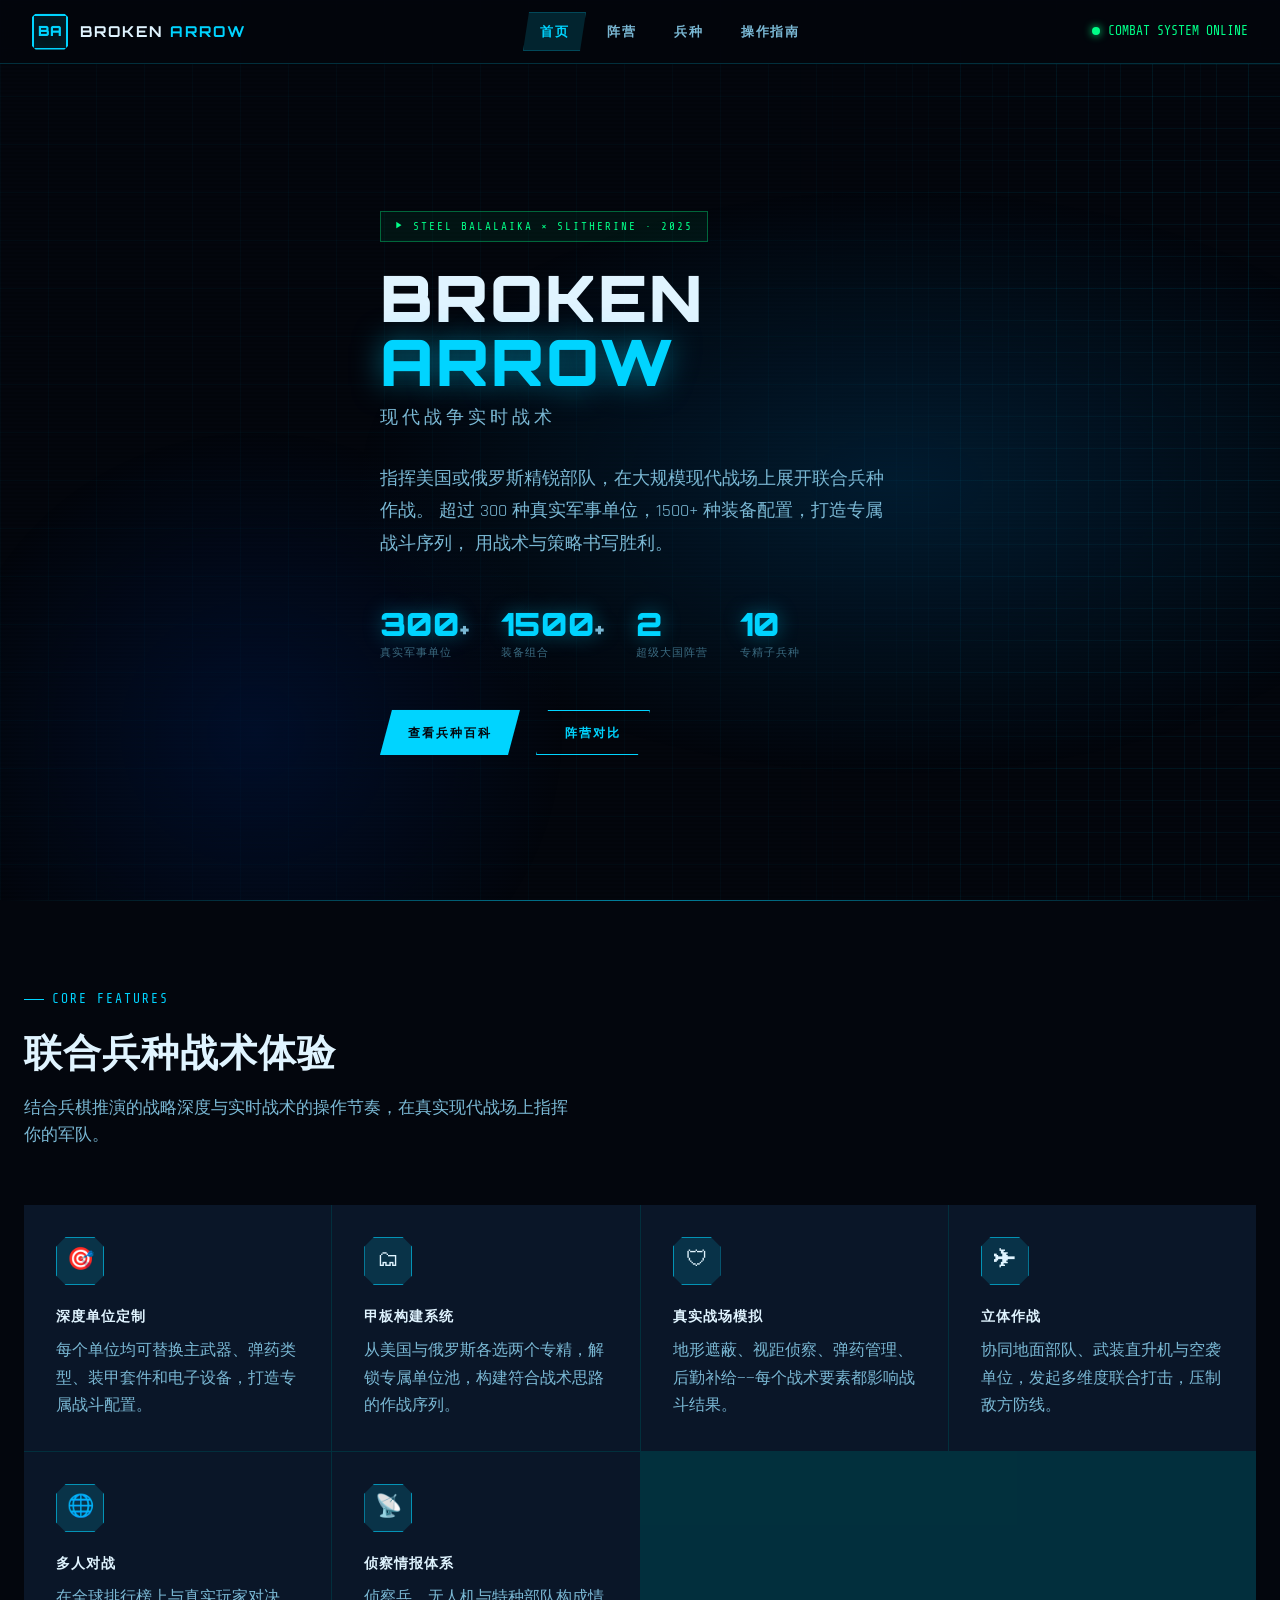
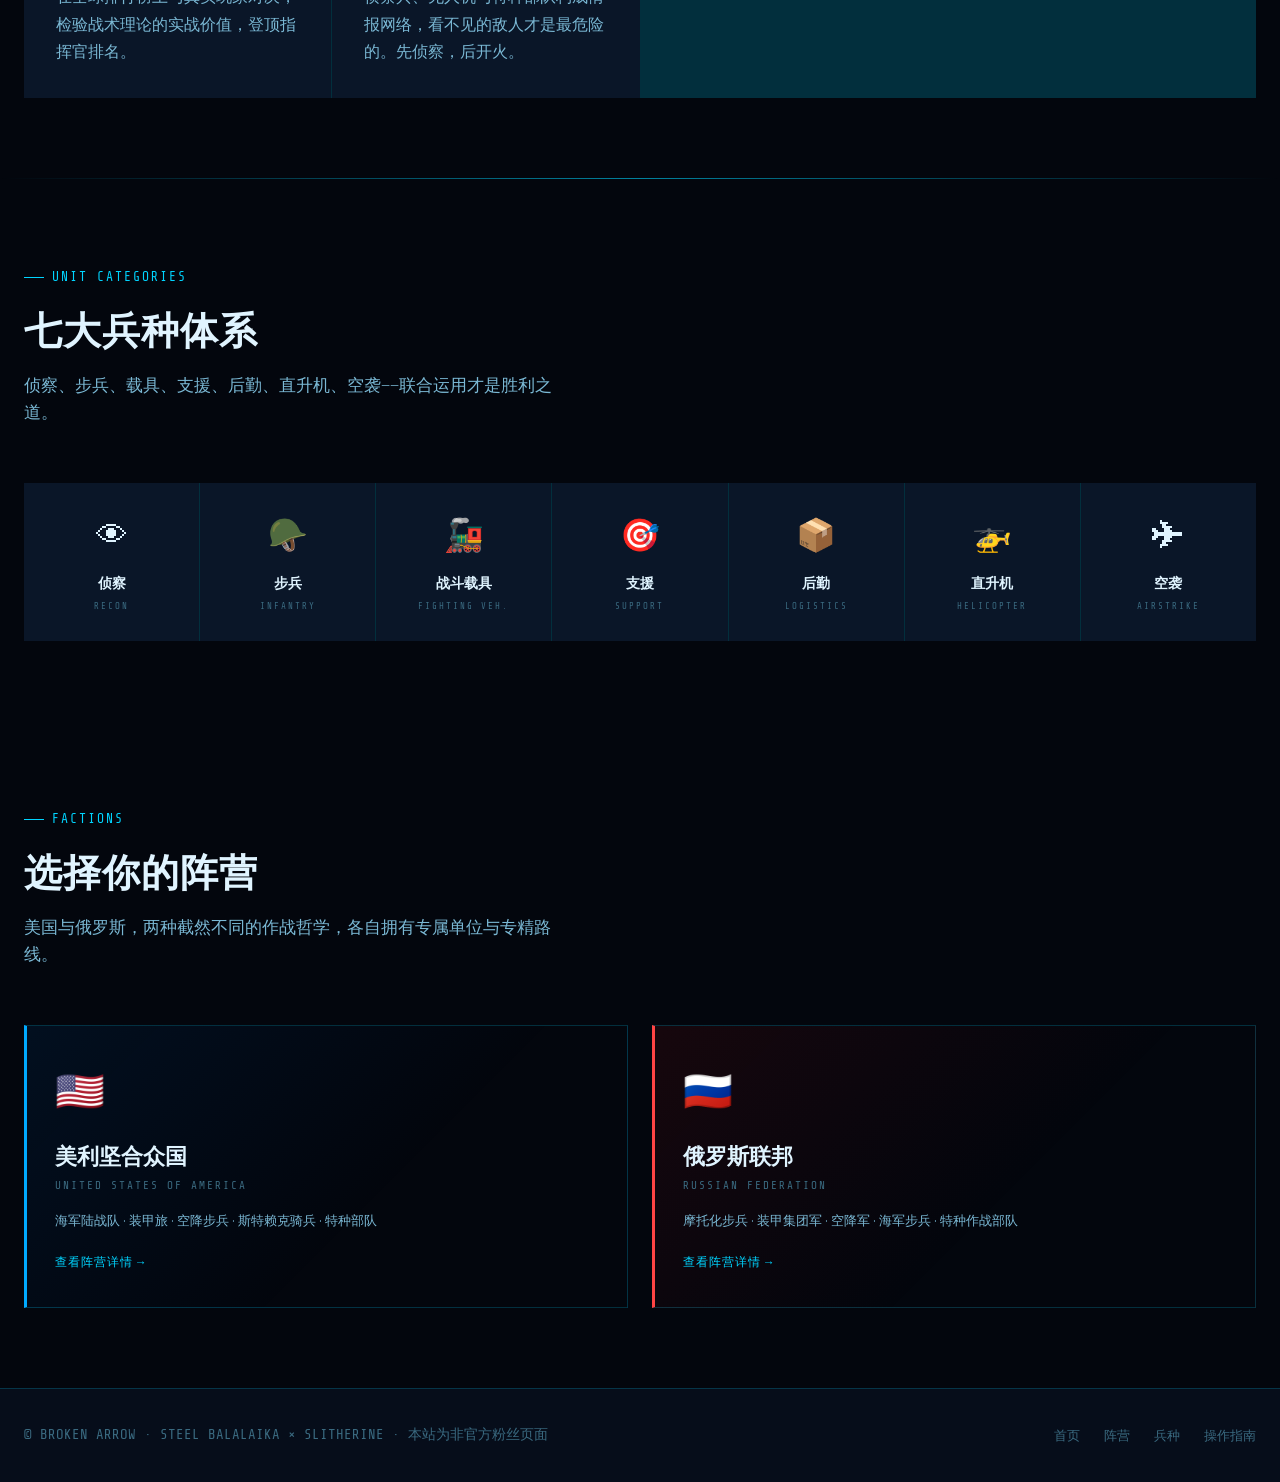
==== index.html @ fad6926b "Add program files (HTML, JS, CSS)" ====
<!DOCTYPE html>
<html lang="zh-CN">
<head>
  <meta charset="UTF-8" />
  <meta name="viewport" content="width=device-width, initial-scale=1.0" />
  <title>断箭 BROKEN ARROW — 现代战争战术指挥中心</title>
  <link rel="stylesheet" href="style.css" />
</head>
<body>

<!-- ── 导航 ── -->
<nav class="navbar">
  <a href="index.html" class="nav-logo">
    <div class="nav-logo-icon">BA</div>
    <span class="nav-logo-text">BROKEN <span>ARROW</span></span>
  </a>
  <ul class="nav-links">
    <li><a href="index.html" class="active">首页</a></li>
    <li><a href="factions.html">阵营</a></li>
    <li><a href="units.html">兵种</a></li>
    <li><a href="controls.html">操作指南</a></li>
  </ul>
  <div class="nav-status">COMBAT SYSTEM ONLINE</div>
</nav>

<div class="page-content">

  <!-- ── 英雄区 ── -->
  <section class="hero">
    <div class="hero-bg"></div>
    <div class="hero-grid-accent"></div>
    <div class="container">
      <div class="hero-content">
        <div class="hero-tag animate-fade-in">STEEL BALALAIKA × SLITHERINE · 2025</div>
        <h1 class="hero-title animate-fade-in animate-delay-1">
          BROKEN
          <span class="highlight">ARROW</span>
        </h1>
        <p class="hero-subtitle animate-fade-in animate-delay-2">现代战争实时战术</p>
        <p class="hero-desc animate-fade-in animate-delay-2">
          指挥美国或俄罗斯精锐部队，在大规模现代战场上展开联合兵种作战。
          超过 300 种真实军事单位，1500+ 种装备配置，打造专属战斗序列，
          用战术与策略书写胜利。
        </p>
        <div class="hero-stats animate-fade-in animate-delay-3">
          <div class="stat-item">
            <div class="stat-num">300<span style="color:var(--text-secondary);font-size:20px">+</span></div>
            <div class="stat-label">真实军事单位</div>
          </div>
          <div class="stat-item">
            <div class="stat-num">1500<span style="color:var(--text-secondary);font-size:20px">+</span></div>
            <div class="stat-label">装备组合</div>
          </div>
          <div class="stat-item">
            <div class="stat-num">2</div>
            <div class="stat-label">超级大国阵营</div>
          </div>
          <div class="stat-item">
            <div class="stat-num">10</div>
            <div class="stat-label">专精子兵种</div>
          </div>
        </div>
        <div class="hero-actions animate-fade-in animate-delay-4">
          <a href="units.html" class="btn btn-primary">查看兵种百科</a>
          <a href="factions.html" class="btn btn-outline">阵营对比</a>
        </div>
      </div>
    </div>
  </section>

  <div class="divider"></div>

  <!-- ── 核心特色 ── -->
  <section>
    <div class="container">
      <div class="section-header">
        <div class="section-tag">CORE FEATURES</div>
        <h2 class="section-title">联合兵种战术体验</h2>
        <p class="section-desc">结合兵棋推演的战略深度与实时战术的操作节奏，在真实现代战场上指挥你的军队。</p>
      </div>
      <div class="features-grid">
        <div class="feature-card">
          <div class="feature-icon">
            <div class="feature-icon-inner">🎯</div>
          </div>
          <div class="feature-title">深度单位定制</div>
          <p class="feature-desc">每个单位均可替换主武器、弹药类型、装甲套件和电子设备，打造专属战斗配置。</p>
        </div>
        <div class="feature-card">
          <div class="feature-icon">
            <div class="feature-icon-inner">🗂</div>
          </div>
          <div class="feature-title">甲板构建系统</div>
          <p class="feature-desc">从美国与俄罗斯各选两个专精，解锁专属单位池，构建符合战术思路的作战序列。</p>
        </div>
        <div class="feature-card">
          <div class="feature-icon">
            <div class="feature-icon-inner">🛡</div>
          </div>
          <div class="feature-title">真实战场模拟</div>
          <p class="feature-desc">地形遮蔽、视距侦察、弹药管理、后勤补给——每个战术要素都影响战斗结果。</p>
        </div>
        <div class="feature-card">
          <div class="feature-icon">
            <div class="feature-icon-inner">✈</div>
          </div>
          <div class="feature-title">立体作战</div>
          <p class="feature-desc">协同地面部队、武装直升机与空袭单位，发起多维度联合打击，压制敌方防线。</p>
        </div>
        <div class="feature-card">
          <div class="feature-icon">
            <div class="feature-icon-inner">🌐</div>
          </div>
          <div class="feature-title">多人对战</div>
          <p class="feature-desc">在全球排行榜上与真实玩家对决，检验战术理论的实战价值，登顶指挥官排名。</p>
        </div>
        <div class="feature-card">
          <div class="feature-icon">
            <div class="feature-icon-inner">📡</div>
          </div>
          <div class="feature-title">侦察情报体系</div>
          <p class="feature-desc">侦察兵、无人机与特种部队构成情报网络，看不见的敌人才是最危险的。先侦察，后开火。</p>
        </div>
      </div>
    </div>
  </section>

  <div class="divider"></div>

  <!-- ── 兵种分类预览 ── -->
  <section>
    <div class="container">
      <div class="section-header">
        <div class="section-tag">UNIT CATEGORIES</div>
        <h2 class="section-title">七大兵种体系</h2>
        <p class="section-desc">侦察、步兵、载具、支援、后勤、直升机、空袭——联合运用才是胜利之道。</p>
      </div>
      <div style="display:grid;grid-template-columns:repeat(auto-fit,minmax(160px,1fr));gap:1px;background:var(--border);">
        <div class="cat-preview" data-cat="侦察" onclick="location.href='units.html?cat=侦察'">
          <div class="cat-icon">👁</div>
          <div class="cat-name">侦察</div>
          <div class="cat-en">RECON</div>
        </div>
        <div class="cat-preview" data-cat="步兵" onclick="location.href='units.html?cat=步兵'">
          <div class="cat-icon">🪖</div>
          <div class="cat-name">步兵</div>
          <div class="cat-en">INFANTRY</div>
        </div>
        <div class="cat-preview" data-cat="战斗载具" onclick="location.href='units.html?cat=战斗载具'">
          <div class="cat-icon">🚂</div>
          <div class="cat-name">战斗载具</div>
          <div class="cat-en">FIGHTING VEH.</div>
        </div>
        <div class="cat-preview" data-cat="支援" onclick="location.href='units.html?cat=支援'">
          <div class="cat-icon">🎯</div>
          <div class="cat-name">支援</div>
          <div class="cat-en">SUPPORT</div>
        </div>
        <div class="cat-preview" data-cat="后勤" onclick="location.href='units.html?cat=后勤'">
          <div class="cat-icon">📦</div>
          <div class="cat-name">后勤</div>
          <div class="cat-en">LOGISTICS</div>
        </div>
        <div class="cat-preview" data-cat="直升机" onclick="location.href='units.html?cat=直升机'">
          <div class="cat-icon">🚁</div>
          <div class="cat-name">直升机</div>
          <div class="cat-en">HELICOPTER</div>
        </div>
        <div class="cat-preview" data-cat="空袭" onclick="location.href='units.html?cat=空袭'">
          <div class="cat-icon">✈</div>
          <div class="cat-name">空袭</div>
          <div class="cat-en">AIRSTRIKE</div>
        </div>
      </div>
    </div>
  </section>

  <!-- ── 阵营预览 ── -->
  <section>
    <div class="container">
      <div class="section-header">
        <div class="section-tag">FACTIONS</div>
        <h2 class="section-title">选择你的阵营</h2>
        <p class="section-desc">美国与俄罗斯，两种截然不同的作战哲学，各自拥有专属单位与专精路线。</p>
      </div>
      <div style="display:grid;grid-template-columns:1fr 1fr;gap:24px;">
        <a href="factions.html" style="text-decoration:none;">
          <div class="faction-preview usa-preview">
            <div class="fp-flag">🇺🇸</div>
            <div class="fp-name">美利坚合众国</div>
            <div class="fp-sub">UNITED STATES OF AMERICA</div>
            <div class="fp-specs">海军陆战队 · 装甲旅 · 空降步兵 · 斯特赖克骑兵 · 特种部队</div>
            <div class="fp-cta">查看阵营详情 →</div>
          </div>
        </a>
        <a href="factions.html" style="text-decoration:none;">
          <div class="faction-preview russia-preview">
            <div class="fp-flag">🇷🇺</div>
            <div class="fp-name">俄罗斯联邦</div>
            <div class="fp-sub">RUSSIAN FEDERATION</div>
            <div class="fp-specs">摩托化步兵 · 装甲集团军 · 空降军 · 海军步兵 · 特种作战部队</div>
            <div class="fp-cta">查看阵营详情 →</div>
          </div>
        </a>
      </div>
    </div>
  </section>

</div>

<footer>
  <div class="container">
    <div class="footer-inner">
      <div class="footer-text">© BROKEN ARROW · STEEL BALALAIKA × SLITHERINE · 本站为非官方粉丝页面</div>
      <ul class="footer-links">
        <li><a href="index.html">首页</a></li>
        <li><a href="factions.html">阵营</a></li>
        <li><a href="units.html">兵种</a></li>
    <li><a href="controls.html">操作指南</a></li>
      </ul>
    </div>
  </div>
</footer>

<style>
/* 首页专属补充样式 */
.cat-preview {
  background: var(--bg-panel);
  padding: 28px 20px;
  text-align: center;
  cursor: pointer;
  transition: background 0.2s;
}
.cat-preview:hover { background: var(--bg-card-hover); }
.cat-icon { font-size: 32px; margin-bottom: 10px; }
.cat-name { font-family: var(--font-display); font-size: 14px; font-weight: 700; color: var(--text-primary); }
.cat-en { font-family: var(--font-mono); font-size: 9px; color: var(--text-muted); letter-spacing: 2px; margin-top: 4px; }

.faction-preview {
  padding: 36px 28px;
  border: 1px solid var(--border);
  position: relative;
  overflow: hidden;
  transition: border-color 0.3s, transform 0.2s;
}
.faction-preview:hover { transform: translateY(-3px); }

.usa-preview {
  border-left: 3px solid #00aaff;
  background: linear-gradient(135deg, rgba(0,100,200,0.1) 0%, transparent 60%);
}
.russia-preview {
  border-left: 3px solid #ff4444;
  background: linear-gradient(135deg, rgba(200,20,20,0.1) 0%, transparent 60%);
}
.faction-preview:hover { border-color: var(--border-bright); }

.fp-flag { font-size: 40px; margin-bottom: 12px; }
.fp-name { font-family: var(--font-display); font-size: 22px; font-weight: 900; color: var(--text-primary); margin-bottom: 4px; }
.fp-sub  { font-family: var(--font-mono); font-size: 11px; color: var(--text-muted); letter-spacing: 2px; margin-bottom: 16px; }
.fp-specs { font-size: 13px; color: var(--text-secondary); line-height: 1.6; margin-bottom: 20px; }
.fp-cta { font-family: var(--font-display); font-size: 12px; color: var(--cyan); letter-spacing: 1px; }
</style>

</body>
</html>
---- style.css ----
/* =============================================
   BROKEN ARROW — 科技军事主题设计系统
   ============================================= */

@import url('https://fonts.googleapis.com/css2?family=Rajdhani:wght@300;400;500;600;700&family=Share+Tech+Mono&family=Orbitron:wght@400;700;900&display=swap');

:root {
  --bg-void:        #03060d;
  --bg-deep:        #060d1a;
  --bg-panel:       #0a1628;
  --bg-card:        #0d1f38;
  --bg-card-hover:  #112540;

  --cyan:           #00d4ff;
  --cyan-dim:       #0099cc;
  --cyan-glow:      rgba(0, 212, 255, 0.15);
  --green:          #00ff88;
  --green-dim:      #00cc66;
  --amber:          #ffaa00;
  --red:            #ff3355;
  --purple:         #8844ff;

  --text-primary:   #e0f4ff;
  --text-secondary: #7ab8d4;
  --text-muted:     #3a6a80;
  --text-label:     #00d4ff;

  --border:         rgba(0, 212, 255, 0.2);
  --border-bright:  rgba(0, 212, 255, 0.6);
  --border-green:   rgba(0, 255, 136, 0.35);

  --font-display:   'Orbitron', monospace;
  --font-ui:        'Rajdhani', sans-serif;
  --font-mono:      'Share Tech Mono', monospace;
}

*, *::before, *::after { box-sizing: border-box; margin: 0; padding: 0; }

html { scroll-behavior: smooth; font-size: 115%; }

body {
  background: var(--bg-void);
  color: var(--text-primary);
  font-family: var(--font-ui);
  font-size: 18px;
  line-height: 1.6;
  overflow-x: hidden;
}

/* ── 背景网格纹理 ── */
body::before {
  content: '';
  position: fixed;
  inset: 0;
  background-image:
    linear-gradient(rgba(0,212,255,0.03) 1px, transparent 1px),
    linear-gradient(90deg, rgba(0,212,255,0.03) 1px, transparent 1px);
  background-size: 48px 48px;
  pointer-events: none;
  z-index: 0;
}

/* ── 扫描线叠层 ── */
body::after {
  content: '';
  position: fixed;
  inset: 0;
  background: repeating-linear-gradient(
    0deg,
    transparent,
    transparent 2px,
    rgba(0,0,0,0.08) 2px,
    rgba(0,0,0,0.08) 4px
  );
  pointer-events: none;
  z-index: 0;
}

/* ============================================
   导航栏
   ============================================ */
.navbar {
  position: fixed;
  top: 0; left: 0; right: 0;
  z-index: 1000;
  height: 64px;
  display: flex;
  align-items: center;
  justify-content: space-between;
  padding: 0 32px;
  background: rgba(3, 6, 13, 0.92);
  border-bottom: 1px solid var(--border);
  backdrop-filter: blur(12px);
}

.nav-logo {
  display: flex;
  align-items: center;
  gap: 12px;
  text-decoration: none;
}

.nav-logo-icon {
  width: 36px; height: 36px;
  border: 2px solid var(--cyan);
  display: flex; align-items: center; justify-content: center;
  font-family: var(--font-display);
  font-size: 14px;
  font-weight: 900;
  color: var(--cyan);
  position: relative;
  clip-path: polygon(10% 0%, 90% 0%, 100% 10%, 100% 90%, 90% 100%, 10% 100%, 0% 90%, 0% 10%);
  background: rgba(0,212,255,0.08);
  box-shadow: 0 0 12px rgba(0,212,255,0.3), inset 0 0 12px rgba(0,212,255,0.05);
}

.nav-logo-text {
  font-family: var(--font-display);
  font-size: 15px;
  font-weight: 700;
  color: var(--text-primary);
  letter-spacing: 2px;
}

.nav-logo-text span { color: var(--cyan); }

.nav-links {
  display: flex;
  align-items: center;
  gap: 4px;
  list-style: none;
}

.nav-links a {
  display: flex;
  align-items: center;
  gap: 6px;
  padding: 8px 16px;
  text-decoration: none;
  font-family: var(--font-display);
  font-size: 13px;
  font-weight: 700;
  letter-spacing: 1.5px;
  color: var(--text-secondary);
  border: 1px solid transparent;
  transition: all 0.2s ease;
  clip-path: polygon(6px 0%, 100% 0%, calc(100% - 6px) 100%, 0% 100%);
}

.nav-links a:hover,
.nav-links a.active {
  color: var(--cyan);
  border-color: var(--border);
  background: var(--cyan-glow);
}

.nav-status {
  display: flex;
  align-items: center;
  gap: 8px;
  font-family: var(--font-mono);
  font-size: 13px;
  color: var(--green);
}

.nav-status::before {
  content: '';
  width: 8px; height: 8px;
  border-radius: 50%;
  background: var(--green);
  box-shadow: 0 0 8px var(--green);
  animation: pulse 2s infinite;
}

@keyframes pulse {
  0%, 100% { opacity: 1; }
  50% { opacity: 0.4; }
}

/* ============================================
   布局容器
   ============================================ */
.page-content { padding-top: 64px; position: relative; z-index: 1; }

.container {
  max-width: 1280px;
  margin: 0 auto;
  padding: 0 24px;
}

/* ============================================
   英雄区
   ============================================ */
.hero {
  min-height: calc(100vh - 64px);
  display: flex;
  align-items: center;
  position: relative;
  overflow: hidden;
  padding: 80px 0;
}

.hero-bg {
  position: absolute;
  inset: 0;
  background:
    radial-gradient(ellipse 60% 50% at 70% 50%, rgba(0,60,100,0.4) 0%, transparent 70%),
    radial-gradient(ellipse 40% 60% at 20% 80%, rgba(0,20,60,0.6) 0%, transparent 60%);
}

.hero-grid-accent {
  position: absolute;
  right: 0; top: 0; bottom: 0;
  width: 50%;
  background-image:
    linear-gradient(rgba(0,212,255,0.06) 1px, transparent 1px),
    linear-gradient(90deg, rgba(0,212,255,0.06) 1px, transparent 1px);
  background-size: 32px 32px;
  mask-image: linear-gradient(to left, black 20%, transparent 80%);
}

.hero-content { position: relative; z-index: 2; max-width: 640px; }

.hero-tag {
  display: inline-flex;
  align-items: center;
  gap: 8px;
  padding: 6px 14px;
  border: 1px solid var(--border-green);
  background: rgba(0,255,136,0.06);
  font-family: var(--font-mono);
  font-size: 11px;
  color: var(--green);
  letter-spacing: 2px;
  margin-bottom: 24px;
}

.hero-tag::before {
  content: '▶';
  font-size: 8px;
}

.hero-title {
  font-family: var(--font-display);
  font-size: clamp(36px, 5vw, 68px);
  font-weight: 900;
  line-height: 1;
  letter-spacing: 2px;
  margin-bottom: 8px;
  color: var(--text-primary);
}

.hero-title .highlight {
  color: var(--cyan);
  text-shadow: 0 0 30px rgba(0,212,255,0.5);
  display: block;
}

.hero-subtitle {
  font-family: var(--font-display);
  font-size: clamp(13px, 1.5vw, 18px);
  color: var(--text-secondary);
  letter-spacing: 4px;
  margin-bottom: 32px;
}

.hero-desc {
  font-size: 18px;
  color: var(--text-secondary);
  line-height: 1.8;
  margin-bottom: 48px;
  max-width: 520px;
}

.hero-stats {
  display: flex;
  gap: 32px;
  margin-bottom: 48px;
}

.stat-item {
  text-align: left;
}

.stat-num {
  font-family: var(--font-display);
  font-size: 32px;
  font-weight: 900;
  color: var(--cyan);
  text-shadow: 0 0 20px rgba(0,212,255,0.4);
  line-height: 1;
}

.stat-label {
  font-family: var(--font-mono);
  font-size: 11px;
  color: var(--text-muted);
  letter-spacing: 1px;
  margin-top: 4px;
}

.hero-actions { display: flex; gap: 16px; flex-wrap: wrap; }

/* ============================================
   按钮
   ============================================ */
.btn {
  display: inline-flex;
  align-items: center;
  gap: 8px;
  padding: 12px 28px;
  font-family: var(--font-display);
  font-size: 12px;
  font-weight: 700;
  letter-spacing: 2px;
  text-decoration: none;
  cursor: pointer;
  border: none;
  transition: all 0.2s ease;
  position: relative;
  overflow: hidden;
}

.btn::before {
  content: '';
  position: absolute;
  inset: 0;
  background: linear-gradient(135deg, rgba(255,255,255,0.1) 0%, transparent 50%);
  opacity: 0;
  transition: opacity 0.2s;
}

.btn:hover::before { opacity: 1; }

.btn-primary {
  background: var(--cyan);
  color: var(--bg-void);
  clip-path: polygon(12px 0%, 100% 0%, calc(100% - 12px) 100%, 0% 100%);
  box-shadow: 0 0 20px rgba(0,212,255,0.4);
}

.btn-primary:hover {
  box-shadow: 0 0 40px rgba(0,212,255,0.7);
  transform: translateY(-1px);
}

.btn-outline {
  background: transparent;
  color: var(--cyan);
  border: 1px solid var(--cyan);
  clip-path: polygon(12px 0%, 100% 0%, calc(100% - 12px) 100%, 0% 100%);
}

.btn-outline:hover {
  background: var(--cyan-glow);
  box-shadow: 0 0 20px rgba(0,212,255,0.3);
}

.btn-green {
  background: var(--green);
  color: var(--bg-void);
  clip-path: polygon(12px 0%, 100% 0%, calc(100% - 12px) 100%, 0% 100%);
  box-shadow: 0 0 20px rgba(0,255,136,0.4);
}

/* ============================================
   章节通用
   ============================================ */
section { padding: 80px 0; }

.section-header { margin-bottom: 56px; }

.section-tag {
  display: inline-flex;
  align-items: center;
  gap: 8px;
  font-family: var(--font-mono);
  font-size: 13px;
  color: var(--cyan);
  letter-spacing: 2px;
  margin-bottom: 12px;
}

.section-tag::before {
  content: '';
  width: 20px; height: 1px;
  background: var(--cyan);
}

.section-title {
  font-family: var(--font-display);
  font-size: clamp(24px, 3vw, 38px);
  font-weight: 700;
  color: var(--text-primary);
  letter-spacing: 1px;
  margin-bottom: 12px;
}

.section-desc {
  font-size: 17px;
  color: var(--text-secondary);
  max-width: 560px;
}

/* ============================================
   特性卡片
   ============================================ */
.features-grid {
  display: grid;
  grid-template-columns: repeat(auto-fit, minmax(260px, 1fr));
  gap: 1px;
  background: var(--border);
}

.feature-card {
  background: var(--bg-panel);
  padding: 32px;
  position: relative;
  transition: background 0.2s;
}

.feature-card::before {
  content: '';
  position: absolute;
  top: 0; left: 0; right: 0;
  height: 2px;
  background: linear-gradient(90deg, transparent, var(--cyan), transparent);
  opacity: 0;
  transition: opacity 0.2s;
}

.feature-card:hover { background: var(--bg-card); }
.feature-card:hover::before { opacity: 1; }

.feature-icon {
  width: 48px; height: 48px;
  margin-bottom: 20px;
  position: relative;
}

.feature-icon-inner {
  width: 100%; height: 100%;
  border: 1px solid var(--border-bright);
  background: var(--cyan-glow);
  display: flex; align-items: center; justify-content: center;
  font-size: 22px;
  clip-path: polygon(20% 0%, 80% 0%, 100% 20%, 100% 80%, 80% 100%, 20% 100%, 0% 80%, 0% 20%);
}

.feature-title {
  font-family: var(--font-display);
  font-size: 14px;
  font-weight: 700;
  color: var(--text-primary);
  letter-spacing: 1px;
  margin-bottom: 10px;
}

.feature-desc {
  font-size: 16px;
  color: var(--text-secondary);
  line-height: 1.7;
}

/* ============================================
   阵营卡片
   ============================================ */
.factions-grid {
  display: grid;
  grid-template-columns: 1fr 1fr;
  gap: 24px;
}

@media (max-width: 768px) {
  .factions-grid { grid-template-columns: 1fr; }
}

.faction-card {
  background: var(--bg-panel);
  border: 1px solid var(--border);
  position: relative;
  overflow: hidden;
  transition: border-color 0.3s, box-shadow 0.3s;
}

.faction-card:hover {
  border-color: var(--border-bright);
  box-shadow: 0 0 32px rgba(0,212,255,0.1);
}

.faction-card.usa { --faction-color: #00aaff; --faction-glow: rgba(0,170,255,0.15); }
.faction-card.russia { --faction-color: #ff4444; --faction-glow: rgba(255,68,68,0.15); }

.faction-header {
  padding: 28px 28px 20px;
  display: flex;
  align-items: center;
  gap: 16px;
  border-bottom: 1px solid var(--border);
  background: linear-gradient(135deg, var(--faction-glow) 0%, transparent 60%);
}

.faction-emblem {
  width: 56px; height: 56px;
  border: 2px solid var(--faction-color);
  display: flex; align-items: center; justify-content: center;
  font-size: 26px;
  background: rgba(0,0,0,0.4);
  clip-path: polygon(50% 0%, 100% 25%, 100% 75%, 50% 100%, 0% 75%, 0% 25%);
  box-shadow: 0 0 16px var(--faction-glow);
}

.faction-name {
  font-family: var(--font-display);
  font-size: 20px;
  font-weight: 900;
  color: var(--faction-color);
  letter-spacing: 2px;
  text-shadow: 0 0 20px var(--faction-glow);
}

.faction-subtitle {
  font-family: var(--font-mono);
  font-size: 11px;
  color: var(--text-muted);
  letter-spacing: 1px;
  margin-top: 2px;
}

.faction-body { padding: 24px 28px; }

.faction-desc {
  font-size: 16px;
  color: var(--text-secondary);
  line-height: 1.7;
  margin-bottom: 24px;
}

.spec-list { list-style: none; display: flex; flex-direction: column; gap: 10px; }

.spec-item {
  display: flex;
  align-items: flex-start;
  gap: 12px;
  padding: 12px 16px;
  background: rgba(0,0,0,0.3);
  border: 1px solid var(--border);
  border-left: 3px solid var(--faction-color);
  transition: background 0.2s;
}

.spec-item:hover { background: rgba(0,212,255,0.04); }

.spec-icon { font-size: 18px; line-height: 1; flex-shrink: 0; margin-top: 2px; }

.spec-info {}

.spec-name {
  font-family: var(--font-display);
  font-size: 15px;
  font-weight: 700;
  color: var(--text-primary);
  letter-spacing: 0.5px;
}

.spec-desc {
  font-size: 14px;
  color: var(--text-muted);
  margin-top: 3px;
  line-height: 1.5;
}

/* ============================================
   兵种筛选栏
   ============================================ */
.filter-bar {
  display: flex;
  flex-wrap: wrap;
  gap: 8px;
  margin-bottom: 16px;
}

.filter-btn {
  display: inline-flex;
  align-items: center;
  gap: 6px;
  padding: 9px 18px;
  font-family: var(--font-display);
  font-size: 13px;
  font-weight: 700;
  letter-spacing: 1px;
  cursor: pointer;
  border: 1px solid var(--border);
  background: transparent;
  color: var(--text-secondary);
  transition: all 0.2s;
  clip-path: polygon(8px 0%, 100% 0%, calc(100% - 8px) 100%, 0% 100%);
}

.filter-btn:hover {
  border-color: var(--cyan);
  color: var(--cyan);
  background: var(--cyan-glow);
}

.filter-btn.active {
  border-color: var(--cyan);
  color: var(--bg-void);
  background: var(--cyan);
}

.filter-btn.faction-btn.active-usa {
  border-color: #00aaff;
  color: var(--bg-void);
  background: #00aaff;
}

.filter-btn.faction-btn.active-russia {
  border-color: #ff4444;
  color: #fff;
  background: #ff4444;
}

.filters-section {
  background: var(--bg-panel);
  border: 1px solid var(--border);
  padding: 20px 24px;
  margin-bottom: 32px;
}

.filter-label {
  font-family: var(--font-mono);
  font-size: 12px;
  color: var(--text-muted);
  letter-spacing: 2px;
  margin-bottom: 10px;
}

/* ============================================
   兵种卡片网格
   ============================================ */
.units-grid {
  display: grid;
  grid-template-columns: repeat(auto-fill, minmax(340px, 1fr));
  gap: 16px;
}

.unit-card {
  background: var(--bg-card);
  border: 1px solid var(--border);
  overflow: hidden;
  transition: border-color 0.25s, box-shadow 0.25s, transform 0.25s;
  cursor: pointer;
  position: relative;
}

.unit-card::before {
  content: '';
  position: absolute;
  top: 0; left: 0; right: 0;
  height: 1px;
  transition: opacity 0.2s;
  opacity: 0;
}

.unit-card.usa::before { background: linear-gradient(90deg, transparent, #00aaff, transparent); }
.unit-card.russia::before { background: linear-gradient(90deg, transparent, #ff4444, transparent); }

.unit-card:hover {
  border-color: var(--border-bright);
  box-shadow: 0 4px 24px rgba(0,212,255,0.12);
  transform: translateY(-2px);
}

.unit-card:hover::before { opacity: 1; }

.unit-card-header {
  padding: 16px 20px 12px;
  display: flex;
  align-items: flex-start;
  justify-content: space-between;
  gap: 12px;
  border-bottom: 1px solid var(--border);
}

.unit-title-area {}

.unit-name {
  font-family: var(--font-display);
  font-size: 15px;
  font-weight: 700;
  color: var(--text-primary);
  letter-spacing: 0.5px;
  margin-bottom: 6px;
}

.unit-badges { display: flex; gap: 6px; flex-wrap: wrap; }

.badge {
  display: inline-flex;
  align-items: center;
  gap: 4px;
  padding: 3px 9px;
  font-family: var(--font-mono);
  font-size: 12px;
  letter-spacing: 1px;
  border: 1px solid;
}

.badge-category { color: var(--cyan); border-color: rgba(0,212,255,0.3); background: rgba(0,212,255,0.06); }
.badge-usa      { color: #00aaff; border-color: rgba(0,170,255,0.3); background: rgba(0,170,255,0.06); }
.badge-russia   { color: #ff6666; border-color: rgba(255,102,102,0.3); background: rgba(255,68,68,0.06); }

.unit-cost {
  font-family: var(--font-display);
  font-size: 20px;
  font-weight: 900;
  color: var(--amber);
  text-align: right;
  flex-shrink: 0;
}

.unit-cost-label {
  font-family: var(--font-mono);
  font-size: 9px;
  color: var(--text-muted);
  text-align: right;
  letter-spacing: 1px;
}

.unit-card-body { padding: 14px 20px; }

.unit-desc {
  font-size: 15px;
  color: var(--text-secondary);
  line-height: 1.6;
  margin-bottom: 14px;
}

/* 配件区域 */
.unit-equip-toggle {
  display: flex;
  align-items: center;
  justify-content: space-between;
  padding: 9px 14px;
  background: rgba(0,0,0,0.3);
  border: 1px solid var(--border);
  cursor: pointer;
  font-family: var(--font-mono);
  font-size: 12px;
  color: var(--text-label);
  letter-spacing: 1.5px;
  transition: background 0.2s;
  margin-bottom: 0;
}

.unit-equip-toggle:hover { background: var(--cyan-glow); }

.toggle-arrow {
  transition: transform 0.25s;
  font-size: 10px;
}

.unit-equip-toggle.open .toggle-arrow { transform: rotate(180deg); }

.unit-equip-panel {
  display: none;
  border: 1px solid var(--border);
  border-top: none;
  background: rgba(0,0,0,0.25);
}

.unit-equip-panel.open { display: block; }

.equip-list { list-style: none; }

.equip-item {
  padding: 10px 14px;
  border-bottom: 1px solid rgba(0,212,255,0.08);
  display: flex;
  gap: 10px;
}

.equip-item:last-child { border-bottom: none; }

.equip-icon {
  font-size: 14px;
  flex-shrink: 0;
  margin-top: 1px;
  opacity: 0.85;
}

.equip-info {}

.equip-name {
  font-family: var(--font-display);
  font-size: 14px;
  font-weight: 600;
  color: var(--text-primary);
  margin-bottom: 3px;
  display: flex;
  align-items: center;
  gap: 8px;
  flex-wrap: wrap;
}

.equip-pts {
  font-family: var(--font-mono);
  font-size: 11px;
  color: var(--amber);
  background: rgba(255,170,0,0.1);
  border: 1px solid rgba(255,170,0,0.3);
  padding: 1px 6px;
  letter-spacing: 0.5px;
  white-space: nowrap;
}

.equip-desc {
  font-size: 13px;
  color: var(--text-muted);
  line-height: 1.5;
}

/* 单位计数 */
.units-count {
  font-family: var(--font-mono);
  font-size: 14px;
  color: var(--text-muted);
  margin-bottom: 20px;
}

.units-count span { color: var(--cyan); }

/* 兵种分类区块 */
.cat-section { margin-bottom: 48px; }

.cat-section-header {
  display: flex;
  align-items: center;
  gap: 14px;
  padding: 14px 20px;
  background: var(--bg-panel);
  border: 1px solid var(--border);
  border-left: 4px solid var(--cyan);
  margin-bottom: 16px;
  position: sticky;
  top: 64px;
  z-index: 10;
}

.cat-section-icon { font-size: 22px; }

.cat-section-title {
  font-family: var(--font-display);
  font-size: 16px;
  font-weight: 700;
  color: var(--cyan);
  letter-spacing: 2px;
  flex: 1;
}

.cat-section-en {
  font-family: var(--font-mono);
  font-size: 12px;
  color: var(--text-muted);
  letter-spacing: 1px;
}

.cat-section-count {
  font-family: var(--font-mono);
  font-size: 13px;
  color: var(--text-secondary);
  background: rgba(0,212,255,0.08);
  border: 1px solid var(--border);
  padding: 3px 10px;
}

/* ============================================
   页面顶部区 (内页英雄)
   ============================================ */
.page-hero {
  padding: 72px 0 48px;
  border-bottom: 1px solid var(--border);
  position: relative;
  overflow: hidden;
}

.page-hero-bg {
  position: absolute;
  inset: 0;
  background: radial-gradient(ellipse 80% 100% at 50% 0%, rgba(0,40,80,0.4) 0%, transparent 70%);
}

.page-hero-content { position: relative; z-index: 1; }

.breadcrumb {
  display: flex;
  align-items: center;
  gap: 8px;
  font-family: var(--font-mono);
  font-size: 11px;
  color: var(--text-muted);
  margin-bottom: 20px;
  letter-spacing: 1px;
}

.breadcrumb a { color: var(--cyan); text-decoration: none; }
.breadcrumb a:hover { text-decoration: underline; }
.breadcrumb-sep { color: var(--text-muted); }

/* ============================================
   底部
   ============================================ */
footer {
  border-top: 1px solid var(--border);
  padding: 32px 0;
  background: var(--bg-deep);
  position: relative;
  z-index: 1;
}

.footer-inner {
  display: flex;
  align-items: center;
  justify-content: space-between;
  flex-wrap: wrap;
  gap: 16px;
}

.footer-text {
  font-family: var(--font-mono);
  font-size: 14px;
  color: var(--text-muted);
}

.footer-links {
  display: flex;
  gap: 24px;
  list-style: none;
}

.footer-links a {
  font-family: var(--font-mono);
  font-size: 13px;
  color: var(--text-muted);
  text-decoration: none;
  transition: color 0.2s;
}

.footer-links a:hover { color: var(--cyan); }

/* ============================================
   分隔线 / 装饰
   ============================================ */
.divider {
  height: 1px;
  background: linear-gradient(90deg, transparent, var(--border-bright), transparent);
  margin: 0;
}

.corner-decoration {
  position: absolute;
  width: 16px; height: 16px;
  border-color: var(--cyan);
  border-style: solid;
  opacity: 0.5;
}

.corner-tl { top: 0; left: 0; border-width: 2px 0 0 2px; }
.corner-tr { top: 0; right: 0; border-width: 2px 2px 0 0; }
.corner-bl { bottom: 0; left: 0; border-width: 0 0 2px 2px; }
.corner-br { bottom: 0; right: 0; border-width: 0 2px 2px 0; }

/* ============================================
   动画
   ============================================ */
@keyframes fadeInUp {
  from { opacity: 0; transform: translateY(24px); }
  to   { opacity: 1; transform: translateY(0); }
}

@keyframes glowPulse {
  0%, 100% { box-shadow: 0 0 12px rgba(0,212,255,0.3); }
  50%       { box-shadow: 0 0 24px rgba(0,212,255,0.6); }
}

.animate-fade-in { animation: fadeInUp 0.6s ease forwards; }
.animate-delay-1 { animation-delay: 0.1s; opacity: 0; }
.animate-delay-2 { animation-delay: 0.2s; opacity: 0; }
.animate-delay-3 { animation-delay: 0.3s; opacity: 0; }
.animate-delay-4 { animation-delay: 0.4s; opacity: 0; }

/* ============================================
   响应式
   ============================================ */
@media (max-width: 900px) {
  .navbar { padding: 0 16px; }
  .nav-status { display: none; }
  .container { padding: 0 16px; }
  .units-grid { grid-template-columns: 1fr; }
  .hero-stats { gap: 20px; }
}

@media (max-width: 600px) {
  .hero-actions { flex-direction: column; }
  .nav-links a { padding: 8px 10px; font-size: 10px; }
}

/* 空状态 */
.empty-state {
  grid-column: 1 / -1;
  text-align: center;
  padding: 80px 24px;
  color: var(--text-muted);
}

.empty-state-icon { font-size: 48px; margin-bottom: 16px; opacity: 0.4; }
.empty-state-text { font-family: var(--font-mono); font-size: 14px; letter-spacing: 1px; }
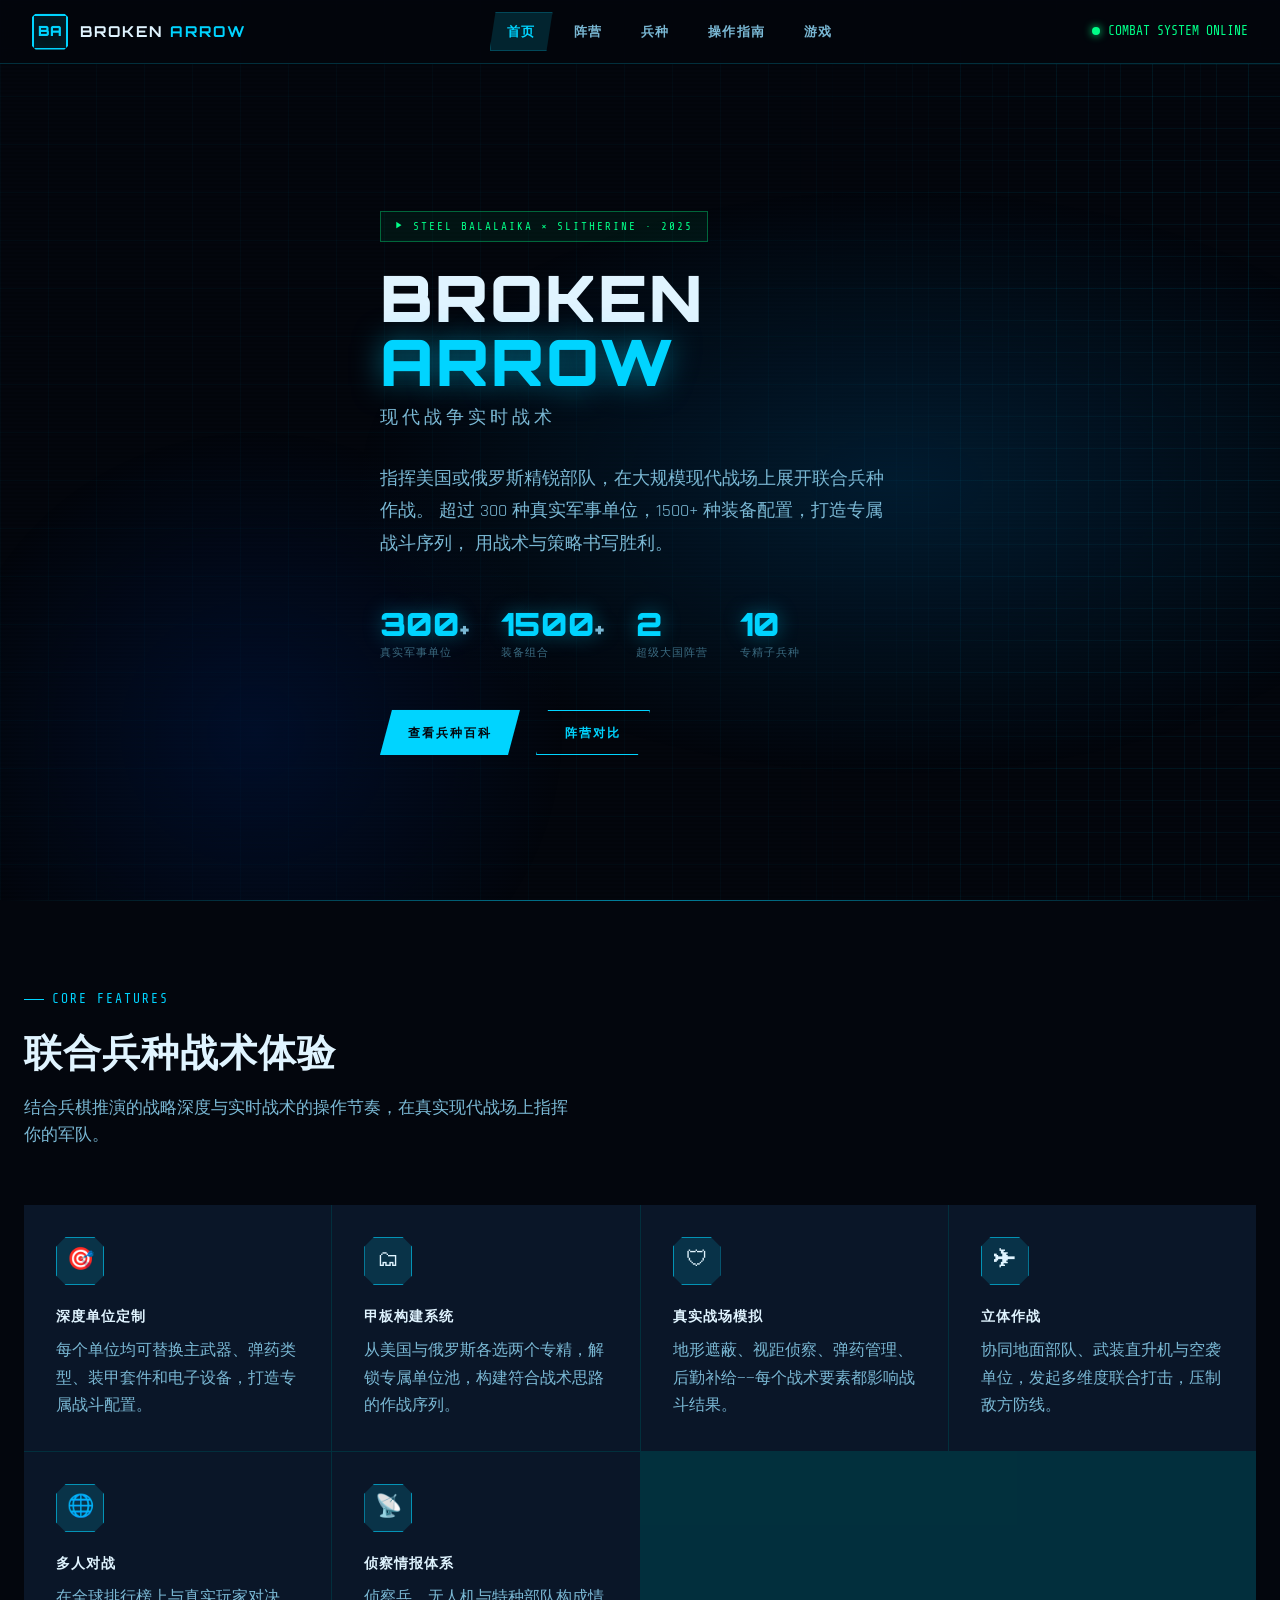
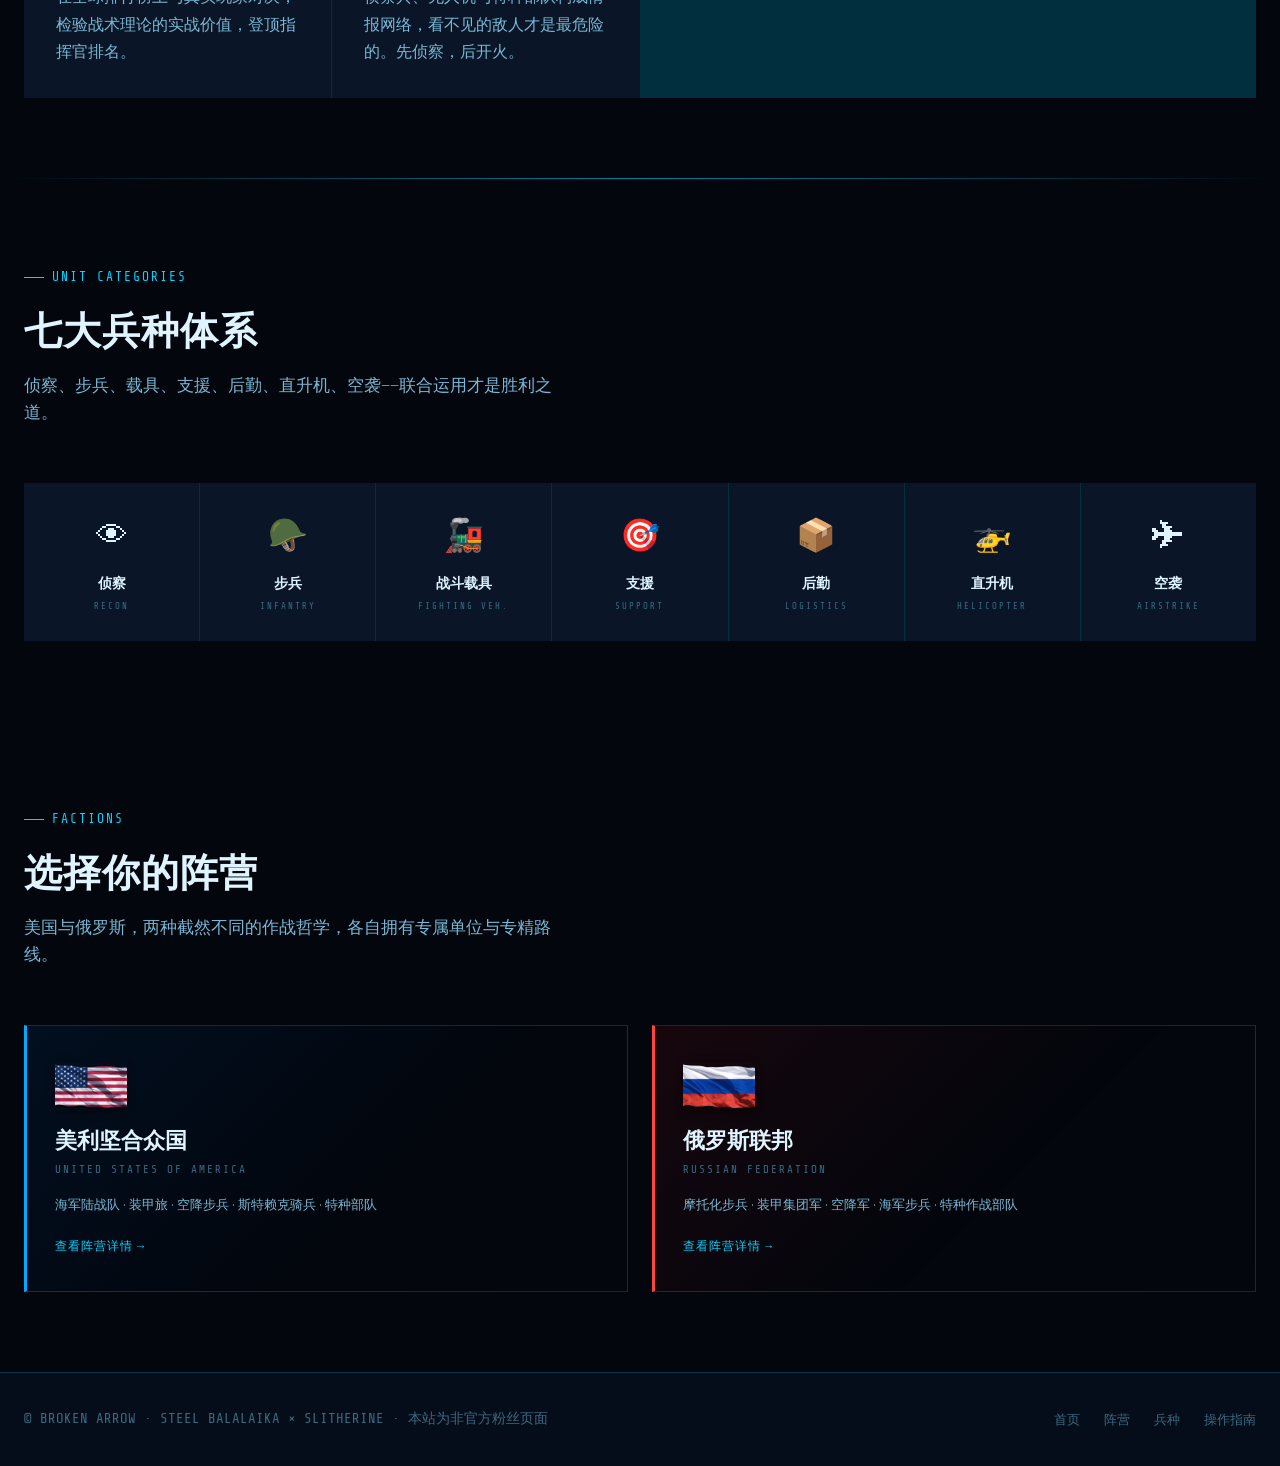
==== commit 7464574f: "更新项目配置文件和静态资源" ====
--- a/index.html
+++ b/index.html
@@ -2,7 +2,7 @@
 <html lang="zh-CN">
 <head>
   <meta charset="UTF-8" />
-  <meta name="viewport" content="width=device-width, initial-scale=1.0" />
+  <meta name="viewport" content="width=device-width, initial-scale=1.0, viewport-fit=cover" />
   <title>断箭 BROKEN ARROW — 现代战争战术指挥中心</title>
   <link rel="stylesheet" href="style.css" />
 </head>
@@ -19,6 +19,7 @@
     <li><a href="factions.html">阵营</a></li>
     <li><a href="units.html">兵种</a></li>
     <li><a href="controls.html">操作指南</a></li>
+    <li><a href="https://store.steampowered.com/app/1604270/Broken_Arrow/" target="_blank" rel="noopener" class="">游戏</a></li>
   </ul>
   <div class="nav-status">COMBAT SYSTEM ONLINE</div>
 </nav>
@@ -186,7 +187,7 @@
       <div style="display:grid;grid-template-columns:1fr 1fr;gap:24px;">
         <a href="factions.html" style="text-decoration:none;">
           <div class="faction-preview usa-preview">
-            <div class="fp-flag">🇺🇸</div>
+            <div class="fp-flag"><img src="参考资源/BArmory.net _ 机库_files/usa flag.png" alt="USA" class="fp-flag-img"></div>
             <div class="fp-name">美利坚合众国</div>
             <div class="fp-sub">UNITED STATES OF AMERICA</div>
             <div class="fp-specs">海军陆战队 · 装甲旅 · 空降步兵 · 斯特赖克骑兵 · 特种部队</div>
@@ -195,7 +196,7 @@
         </a>
         <a href="factions.html" style="text-decoration:none;">
           <div class="faction-preview russia-preview">
-            <div class="fp-flag">🇷🇺</div>
+            <div class="fp-flag"><img src="参考资源/BArmory.net _ 机库_files/rus flag.png" alt="RUS" class="fp-flag-img"></div>
             <div class="fp-name">俄罗斯联邦</div>
             <div class="fp-sub">RUSSIAN FEDERATION</div>
             <div class="fp-specs">摩托化步兵 · 装甲集团军 · 空降军 · 海军步兵 · 特种作战部队</div>
@@ -255,12 +256,25 @@
 }
 .faction-preview:hover { border-color: var(--border-bright); }
 
-.fp-flag { font-size: 40px; margin-bottom: 12px; }
+.fp-flag { margin-bottom: 12px; }
+.fp-flag-img { width: 72px; height: 48px; object-fit: cover; display: block; border-radius: 2px; box-shadow: 0 2px 8px rgba(0,0,0,0.4); }
 .fp-name { font-family: var(--font-display); font-size: 22px; font-weight: 900; color: var(--text-primary); margin-bottom: 4px; }
 .fp-sub  { font-family: var(--font-mono); font-size: 11px; color: var(--text-muted); letter-spacing: 2px; margin-bottom: 16px; }
 .fp-specs { font-size: 13px; color: var(--text-secondary); line-height: 1.6; margin-bottom: 20px; }
 .fp-cta { font-family: var(--font-display); font-size: 12px; color: var(--cyan); letter-spacing: 1px; }
 </style>
 
+<script>
+(function(){
+  var btn=document.createElement('button');
+  btn.className='hamburger';btn.setAttribute('aria-label','菜单');
+  btn.innerHTML='<span></span><span></span><span></span>';
+  var nav=document.querySelector('.navbar'),links=document.querySelector('.nav-links');
+  if(!nav||!links)return;
+  nav.appendChild(btn);
+  btn.addEventListener('click',function(){btn.classList.toggle('open');links.classList.toggle('open');});
+  links.querySelectorAll('a').forEach(function(a){a.addEventListener('click',function(){btn.classList.remove('open');links.classList.remove('open');});});
+})();
+</script>
 </body>
 </html>
--- a/style.css
+++ b/style.css
@@ -154,6 +154,17 @@
   background: var(--cyan-glow);
 }
 
+.nav-links a.nav-download {
+  color: var(--green);
+  border-color: var(--border-green);
+  background: rgba(0,255,136,0.06);
+}
+.nav-links a.nav-download:hover {
+  color: #fff;
+  background: rgba(0,255,136,0.18);
+  border-color: var(--green);
+}
+
 .nav-status {
   display: flex;
   align-items: center;
@@ -504,10 +515,13 @@
   width: 56px; height: 56px;
   border: 2px solid var(--faction-color);
   display: flex; align-items: center; justify-content: center;
-  font-size: 26px;
   background: rgba(0,0,0,0.4);
   clip-path: polygon(50% 0%, 100% 25%, 100% 75%, 50% 100%, 0% 75%, 0% 25%);
   box-shadow: 0 0 16px var(--faction-glow);
+  overflow: hidden;
+}
+.emblem-flag-img {
+  width: 100%; height: 100%; object-fit: cover;
 }
 
 .faction-name {
@@ -675,7 +689,7 @@
 .unit-card:hover::before { opacity: 1; }
 
 .unit-card-header {
-  padding: 16px 20px 12px;
+  padding: 12px 16px 10px;
   display: flex;
   align-items: flex-start;
   justify-content: space-between;
@@ -683,7 +697,54 @@
   border-bottom: 1px solid var(--border);
 }
 
-.unit-title-area {}
+/* ── 兵种图片区 ── */
+.unit-img-wrap {
+  flex-shrink: 0;
+  width: 80px;
+  height: 80px;
+  display: flex;
+  align-items: center;
+  justify-content: center;
+  background: rgba(0, 0, 0, 0.35);
+  border: 1px solid var(--border);
+  overflow: hidden;
+  position: relative;
+}
+.unit-img-wrap::after {
+  content: '';
+  position: absolute;
+  inset: 0;
+  background: linear-gradient(135deg, rgba(0,212,255,0.06) 0%, transparent 60%);
+  pointer-events: none;
+}
+.unit-img-wrap.usa  { border-color: rgba(0,170,255,0.3); }
+.unit-img-wrap.russia { border-color: rgba(255,68,68,0.3); }
+.unit-img {
+  width: 100%;
+  height: 100%;
+  object-fit: contain;
+  image-rendering: auto;
+  padding: 4px;
+}
+.unit-img-svg {
+  display: flex;
+  align-items: center;
+  justify-content: center;
+  width: 100%;
+  height: 100%;
+}
+
+/* ── 单位名称区（现在靠右有图片）── */
+.unit-title-area {
+  flex: 1;
+  min-width: 0;
+}
+
+/* ── 费用区 ── */
+.unit-cost-wrap {
+  flex-shrink: 0;
+  text-align: right;
+}
 
 .unit-name {
   font-family: var(--font-display);
@@ -710,6 +771,45 @@
 .badge-category { color: var(--cyan); border-color: rgba(0,212,255,0.3); background: rgba(0,212,255,0.06); }
 .badge-usa      { color: #00aaff; border-color: rgba(0,170,255,0.3); background: rgba(0,170,255,0.06); }
 .badge-russia   { color: #ff6666; border-color: rgba(255,102,102,0.3); background: rgba(255,68,68,0.06); }
+
+.badge-spec          { font-size: 10px; padding: 2px 7px; }
+.badge-spec.general  { color: var(--amber); border-color: rgba(255,170,0,0.35); background: rgba(255,170,0,0.06); }
+.badge-spec.usa      { color: #5bb8ff; border-color: rgba(91,184,255,0.3); background: rgba(91,184,255,0.05); }
+.badge-spec.russia   { color: #ff8888; border-color: rgba(255,136,136,0.3); background: rgba(255,136,136,0.05); }
+
+.unit-spec-badges { display: flex; flex-wrap: wrap; gap: 4px; margin-top: 4px; }
+
+/* ── 分类内专精子标签 ── */
+/* 专精子分组 */
+.spec-subgroup {
+  margin-bottom: 24px;
+}
+.spec-subgroup-header {
+  display: flex;
+  align-items: center;
+  gap: 8px;
+  padding: 7px 16px;
+  margin-bottom: 12px;
+  font-family: var(--font-mono);
+  font-size: 11px;
+  font-weight: 700;
+  letter-spacing: 1.5px;
+  border-left: 3px solid;
+  text-transform: uppercase;
+}
+.spec-subgroup-header.usa {
+  border-color: rgba(77,184,255,0.7);
+  background: rgba(77,184,255,0.05);
+  color: #4db8ff;
+}
+.spec-subgroup-header.russia {
+  border-color: rgba(255,112,112,0.7);
+  background: rgba(255,68,68,0.05);
+  color: #ff7070;
+}
+.spec-subgroup-icon { font-size: 14px; line-height: 1; }
+.spec-subgroup-label { flex: 1; }
+.spec-subgroup-count { font-size: 10px; opacity: 0.65; }
 
 .unit-cost {
   font-family: var(--font-display);
@@ -991,22 +1091,91 @@
 .animate-delay-4 { animation-delay: 0.4s; opacity: 0; }
 
 /* ============================================
-   响应式
-   ============================================ */
-@media (max-width: 900px) {
-  .navbar { padding: 0 16px; }
-  .nav-status { display: none; }
-  .container { padding: 0 16px; }
-  .units-grid { grid-template-columns: 1fr; }
-  .hero-stats { gap: 20px; }
-}
-
-@media (max-width: 600px) {
-  .hero-actions { flex-direction: column; }
-  .nav-links a { padding: 8px 10px; font-size: 10px; }
-}
-
-/* 空状态 */
+   SVG 单位类型图标
+   ============================================ */
+.unit-type-icon {
+  display: inline-flex;
+  align-items: center;
+  justify-content: center;
+  width: 32px; height: 32px;
+  flex-shrink: 0;
+}
+
+.unit-type-icon svg {
+  width: 100%; height: 100%;
+}
+
+/* 分类区块标题图标 */
+.cat-section-icon .unit-type-icon {
+  width: 26px; height: 26px;
+}
+
+/* 阵营徽章 — 强化版 */
+.faction-badge {
+  display: inline-flex;
+  align-items: center;
+  gap: 6px;
+  padding: 4px 10px;
+  font-family: var(--font-mono);
+  font-size: 11px;
+  font-weight: 700;
+  letter-spacing: 1px;
+  border: 1px solid;
+  border-radius: 0;
+}
+
+.faction-badge.usa {
+  color: #4db8ff;
+  border-color: rgba(77,184,255,0.4);
+  background: rgba(77,184,255,0.08);
+}
+
+.faction-badge.russia {
+  color: #ff7070;
+  border-color: rgba(255,112,112,0.4);
+  background: rgba(255,68,68,0.08);
+}
+
+.faction-flag-img {
+  width: 18px;
+  height: 12px;
+  object-fit: cover;
+  border-radius: 1px;
+  display: inline-block;
+  vertical-align: middle;
+}
+
+/* ============================================
+   汉堡菜单 (移动端导航)
+   ============================================ */
+.hamburger {
+  display: none;
+  flex-direction: column;
+  justify-content: center;
+  gap: 5px;
+  width: 40px; height: 40px;
+  padding: 8px;
+  cursor: pointer;
+  background: transparent;
+  border: 1px solid var(--border);
+  flex-shrink: 0;
+}
+
+.hamburger span {
+  display: block;
+  width: 100%; height: 2px;
+  background: var(--cyan);
+  transition: transform 0.25s, opacity 0.25s;
+  transform-origin: center;
+}
+
+.hamburger.open span:nth-child(1) { transform: translateY(7px) rotate(45deg); }
+.hamburger.open span:nth-child(2) { opacity: 0; transform: scaleX(0); }
+.hamburger.open span:nth-child(3) { transform: translateY(-7px) rotate(-45deg); }
+
+/* ============================================
+   空状态
+   ============================================ */
 .empty-state {
   grid-column: 1 / -1;
   text-align: center;
@@ -1016,3 +1185,253 @@
 
 .empty-state-icon { font-size: 48px; margin-bottom: 16px; opacity: 0.4; }
 .empty-state-text { font-family: var(--font-mono); font-size: 14px; letter-spacing: 1px; }
+
+/* ============================================
+   响应式 — 平板 ≤900px
+   ============================================ */
+@media (max-width: 900px) {
+  .navbar { padding: 0 16px; }
+  .nav-status { display: none; }
+  .container { padding: 0 16px; }
+  .units-grid { grid-template-columns: 1fr 1fr; }
+  .hero-stats { gap: 20px; }
+  .factions-grid { grid-template-columns: 1fr; }
+}
+
+/* ============================================
+   响应式 — 手机 ≤640px
+   ============================================ */
+@media (max-width: 640px) {
+
+  /* 导航：汉堡展开 */
+  .hamburger { display: flex; }
+  .nav-status { display: none; }
+
+  .nav-links {
+    display: none;
+    position: fixed;
+    top: 64px; left: 0; right: 0;
+    flex-direction: column;
+    gap: 0;
+    background: rgba(3,6,13,0.98);
+    border-bottom: 1px solid var(--border);
+    z-index: 999;
+    backdrop-filter: blur(16px);
+    padding: 8px 0 16px;
+  }
+
+  .nav-links.open { display: flex; }
+
+  .nav-links li { width: 100%; }
+
+  .nav-links a {
+    width: 100%;
+    padding: 14px 24px;
+    font-size: 14px;
+    letter-spacing: 2px;
+    clip-path: none;
+    border: none;
+    border-bottom: 1px solid var(--border);
+    justify-content: flex-start;
+  }
+
+  .nav-links a:hover, .nav-links a.active {
+    background: var(--cyan-glow);
+    border-bottom-color: var(--border);
+  }
+
+  /* 英雄区 */
+  .hero { padding: 48px 0 56px; min-height: auto; }
+  .hero-title { font-size: 42px; }
+  .hero-subtitle { font-size: 13px; letter-spacing: 3px; }
+  .hero-desc { font-size: 15px; }
+
+  .hero-stats {
+    display: grid;
+    grid-template-columns: 1fr 1fr;
+    gap: 16px;
+  }
+
+  .stat-num { font-size: 26px; }
+  .hero-actions { flex-direction: column; gap: 12px; }
+  .btn { width: 100%; justify-content: center; clip-path: none; }
+
+  /* 章节 */
+  section { padding: 48px 0; }
+  .section-title { font-size: 24px; }
+  .section-desc { font-size: 15px; }
+
+  /* 特性卡片 */
+  .features-grid { grid-template-columns: 1fr; }
+
+  /* 筛选栏 — 横向滚动 */
+  .filters-section { padding: 14px 16px; }
+  .filter-bar {
+    flex-wrap: nowrap;
+    overflow-x: auto;
+    -webkit-overflow-scrolling: touch;
+    scrollbar-width: none;
+    padding-bottom: 4px;
+    gap: 6px;
+  }
+  .filter-bar::-webkit-scrollbar { display: none; }
+  .filter-btn {
+    flex-shrink: 0;
+    padding: 8px 14px;
+    font-size: 12px;
+    white-space: nowrap;
+    clip-path: none;
+  }
+
+  /* 兵种网格 */
+  .units-grid { grid-template-columns: 1fr; gap: 12px; }
+
+  /* 兵种分类标题 */
+  .cat-section-header {
+    flex-wrap: wrap;
+    gap: 8px;
+    padding: 10px 14px;
+    position: relative;
+    top: 0;
+  }
+  .cat-section-title { font-size: 14px; }
+  .cat-section-en { display: none; }
+
+  /* 单位卡片 */
+  .unit-card-header { flex-wrap: nowrap; gap: 8px; padding: 10px 12px 8px; }
+  .unit-img-wrap { width: 64px; height: 64px; }
+  .unit-name { font-size: 14px; }
+  .unit-cost { font-size: 18px; }
+
+  /* 配件面板 */
+  .equip-item { flex-direction: column; gap: 6px; }
+  .equip-icon { font-size: 18px; }
+  .equip-name { font-size: 13px; flex-wrap: wrap; }
+  .equip-desc { font-size: 12px; }
+
+  /* 阵营页 */
+  .faction-header { padding: 20px 16px 16px; }
+  .faction-body { padding: 16px; }
+  .faction-name { font-size: 16px; }
+  .spec-item { padding: 10px 12px; }
+  .spec-name { font-size: 14px; }
+  .spec-desc { font-size: 13px; }
+
+  /* 页面英雄 */
+  .page-hero { padding: 48px 0 32px; }
+
+  /* 面包屑 */
+  .breadcrumb { font-size: 12px; }
+
+  /* 底部 */
+  footer { padding: 20px 0; }
+  .footer-inner { flex-direction: column; align-items: flex-start; gap: 12px; }
+  .footer-text { font-size: 12px; }
+  .footer-links { flex-wrap: wrap; gap: 16px; }
+
+  /* 操作指南页 */
+  .ctrl-nav {
+    flex-wrap: nowrap;
+    overflow-x: auto;
+    -webkit-overflow-scrolling: touch;
+    scrollbar-width: none;
+    gap: 6px;
+    padding: 12px;
+  }
+  .ctrl-nav::-webkit-scrollbar { display: none; }
+  .ctrl-nav-btn {
+    flex-shrink: 0;
+    font-size: 11px;
+    padding: 7px 12px;
+    clip-path: none;
+    white-space: nowrap;
+  }
+
+  .ctrl-grid { grid-template-columns: 1fr; }
+  .ctrl-grid-2 { grid-template-columns: 1fr; }
+  .ctrl-card { padding: 14px 16px; }
+  .ctrl-keys { flex-wrap: wrap; }
+  .ctrl-action { font-size: 13px; }
+  .ctrl-desc { font-size: 12px; }
+
+  kbd {
+    font-size: 11px;
+    padding: 2px 6px;
+    min-width: 24px;
+  }
+
+  .hotkey-table-wrapper { border: none; }
+  .hotkey-table { font-size: 12px; }
+  .hotkey-table th, .hotkey-table td { padding: 9px 12px; }
+  .hotkey-table td:first-child { width: 80px; }
+  .hotkey-table td:nth-child(2) { width: auto; font-size: 12px; }
+
+  .tips-grid-ctrl { grid-template-columns: 1fr; }
+  .tip-block { padding: 16px 16px 16px 60px; }
+  .tip-block-num { font-size: 22px; left: 14px; top: 18px; }
+  .tip-block-title { font-size: 13px; }
+  .tip-block-desc { font-size: 13px; }
+
+  .ctrl-section-header { padding: 12px 16px; }
+  .ctrl-section-title { font-size: 15px; }
+
+  /* 首页兵种分类卡 */
+  .cat-preview { padding: 20px 12px; }
+  .cat-icon { font-size: 26px; }
+  .cat-name { font-size: 13px; }
+
+  /* 首页阵营预览 */
+  .fp-name { font-size: 18px; }
+  .fp-flag-img { width: 56px; height: 37px; }
+}
+
+/* ============================================
+   响应式 — 小屏手机 ≤390px (iPhone 14 尺寸)
+   ============================================ */
+@media (max-width: 390px) {
+  html { font-size: 105%; }
+  .hero-title { font-size: 36px; }
+  .navbar { height: 56px; }
+  .page-content { padding-top: 56px; }
+  .nav-links { top: 56px; }
+  .unit-card-header { padding: 12px 14px 10px; }
+  .unit-card-body { padding: 12px 14px; }
+}
+
+/* ============================================
+   iOS 安全区域适配
+   ============================================ */
+@supports (padding-bottom: env(safe-area-inset-bottom)) {
+  .navbar {
+    padding-left: max(32px, env(safe-area-inset-left));
+    padding-right: max(32px, env(safe-area-inset-right));
+  }
+
+  footer {
+    padding-bottom: max(32px, env(safe-area-inset-bottom));
+  }
+
+  @media (max-width: 640px) {
+    .navbar {
+      padding-left: max(16px, env(safe-area-inset-left));
+      padding-right: max(16px, env(safe-area-inset-right));
+    }
+  }
+}
+
+/* ============================================
+   触摸设备优化
+   ============================================ */
+@media (hover: none) and (pointer: coarse) {
+  /* 触摸目标最小44px */
+  .filter-btn { min-height: 44px; }
+  .nav-links a { min-height: 48px; }
+  .ctrl-nav-btn { min-height: 40px; }
+  .unit-equip-toggle { min-height: 44px; }
+  .btn { min-height: 48px; }
+
+  /* 移除 hover 动效避免点击残留 */
+  .unit-card:hover { transform: none; box-shadow: none; }
+  .feature-card:hover { background: var(--bg-panel); }
+  .tip-card:hover { background: var(--bg-panel); }
+}
